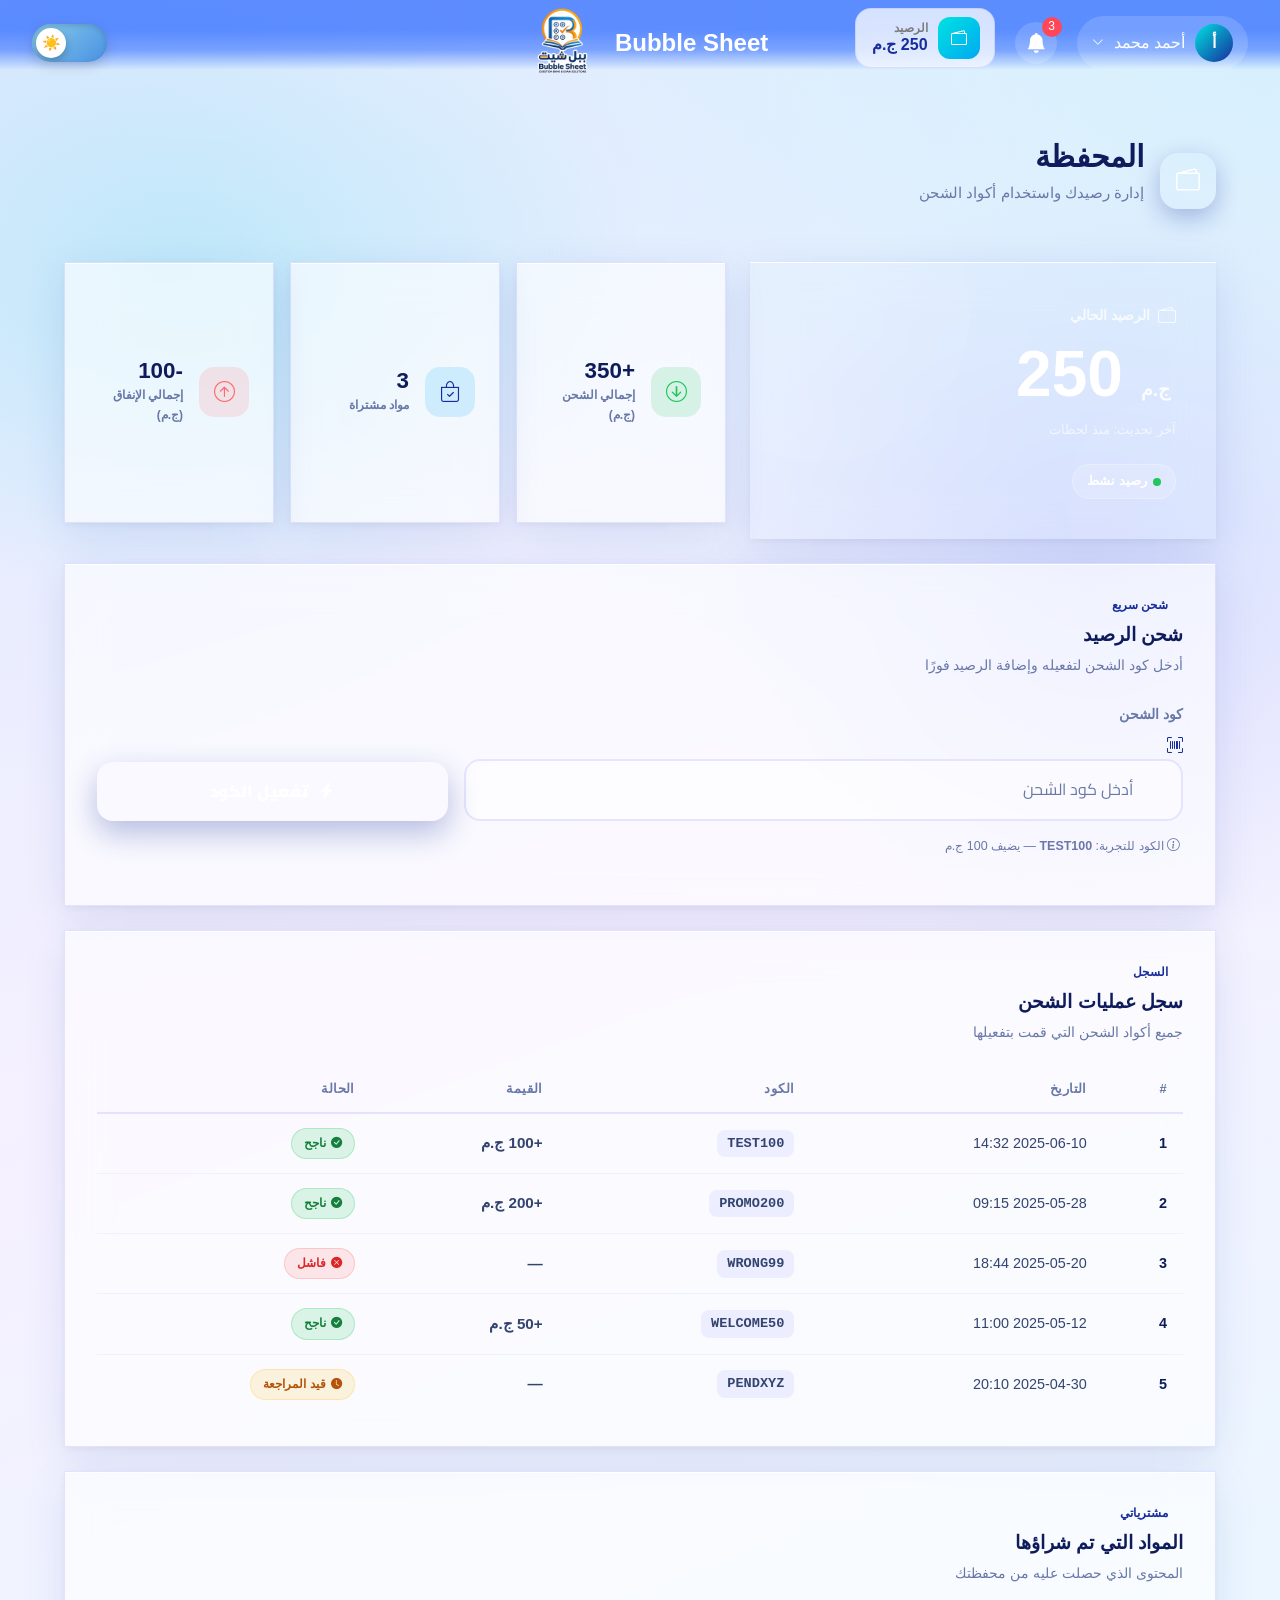
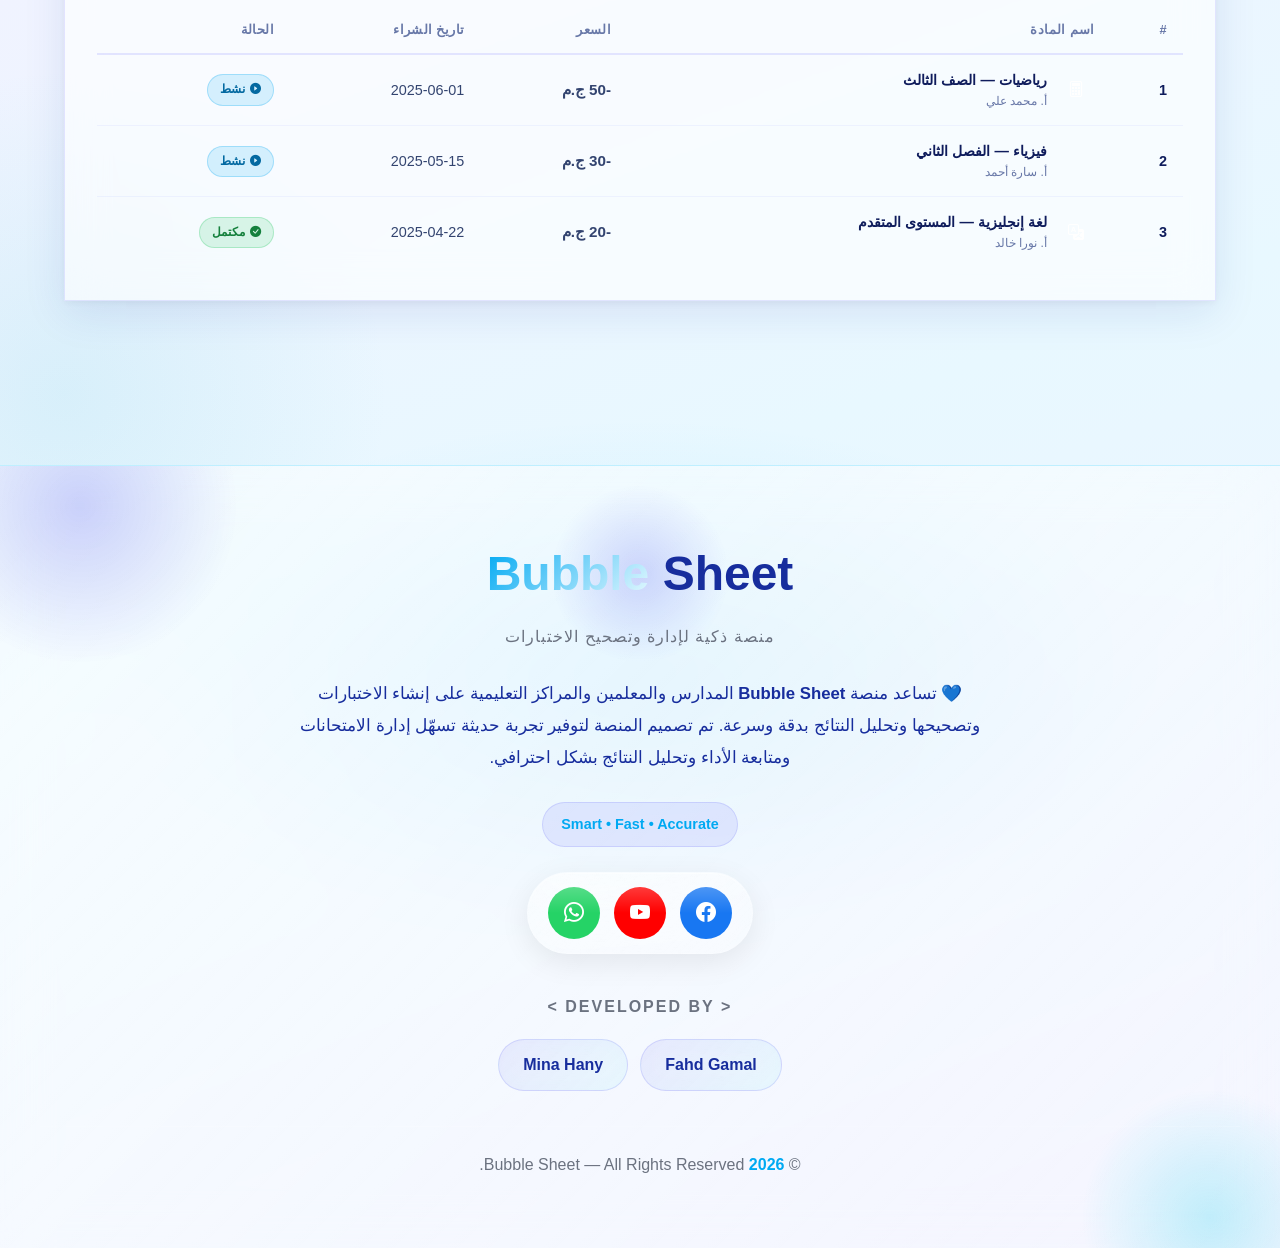
==== wallet.html @ a40112ac "Add files via upload" ====
<!DOCTYPE html>
<html lang="ar" dir="rtl">

<head>
    <meta charset="UTF-8" />
    <meta name="viewport" content="width=device-width, initial-scale=1.0" />
    <title>المحفظة – Bubble Sheet</title>
    <!-- Bootstrap 5 -->
    <link rel="stylesheet" href="https://cdn.jsdelivr.net/npm/bootstrap@5.3.3/dist/css/bootstrap.min.css" />
    <link rel="stylesheet" href="https://cdn.jsdelivr.net/npm/bootstrap-icons@1.11.3/font/bootstrap-icons.min.css" />
    <!-- Google Fonts -->
    <link href="https://fonts.googleapis.com/css2?family=Cairo:wght@400;600;700;900&display=swap" rel="stylesheet" />
    <!-- CSS File -->
    <link rel="stylesheet" href="CSS/wallet.css">
    <link rel="stylesheet" href="CSS/nav.css">
    <link rel="stylesheet" href="CSS/footer.css">
</head>

<body>
<!-- Navbar -->
<nav class="glass-navbar">
    <div class="navbar-container" style="direction: ltr;">
        <!-- Logo -->
        <a href="student_dashboard.html" class="navbar-brand">
            <div class="brand-logo">
                <img src="IMG/logo.png" alt="Logo" class="logo-text-wrapper">
            </div>
            <span class="logo-svg">Bubble Sheet</span>
        </a>
        <!-- Right Side -->
        <!-- Theme-->
        <label class="theme-switch" style="direction: ltr;">
            <input type="checkbox" id="input">
            <span class="toggle-track">
                <span class="toggle-thumb"></span>
            </span>
        </label>
        <div class="nav-right" style="direction: rtl;">
            <!-- Desktop Student Profile -->
            <div class="student-dropdown">
                <button class="student-profile" onclick="toggleMenu()">
                    <div class="student-avatar-small">
                        أ
                    </div>
                    <span>
                        أحمد محمد
                    </span>
                    <i class="bi bi-chevron-down"></i>
                </button>
            </div>
            <!-- Notifications -->
            <div class="notification-wrapper">
                <div class="notification-box" onclick="toggleNotifications(event)">
                    <i class="bi bi-bell-fill"></i>
                    <span>3</span>
                </div>
                <div class="notification-dropdown" id="notificationDropdown">
                    <div class="notification-title">
                        الإشعارات
                    </div>
                    <a href="#" class="notification-item">
                        <i class="bi bi-check-circle-fill"></i>
                        تم تصحيح اختبار الرياضيات
                    </a>
                    <a href="#" class="notification-item">
                        <i class="bi bi-award-fill"></i>
                        حصلت على شارة جديدة
                    </a>
                    <a href="#" class="notification-item">
                        <i class="bi bi-journal-check"></i>
                        تدريب جديد متاح
                    </a>
                </div>
            </div>
            <a href="wallet.html" style="text-decoration: none;">
                <div class="student-wallet desktop-wallet">
                    <i class="bi bi-wallet2"></i>

                    <div class="wallet-info">
                        <span class="wallet-label">الرصيد</span>
                        <span class="wallet-balance">
                            <span id="studentBalance">250</span> ج.م
                        </span>
                    </div>
                </div>
            </a>
        </div>
        <!-- Hamburger -->
        <div class="hamburger" onclick="toggleMenu()">
            <span></span>
            <span></span>
            <span></span>
        </div>
    </div>

</nav>
<!-- Overlay -->
<div class="menu-overlay" id="menuOverlay" onclick="closeMenu()"></div>
<!-- Mobile Menu -->
<div class="mobile-menu" id="mobileMenu">
    <div class="student-menu-head">
        <div class="student-avatar">
            أ
        </div>
        <div>
            <h4>أحمد محمد</h4>
            <p>طالب</p>
        </div>
    </div>
    <div class="mobile-menu-items">
        <a href="student_dashboard.html">
            <i class="bi bi-grid-fill"></i>
            لوحة التحكم
        </a>
        <a href="#profile">
            <i class="bi bi-person-fill"></i>
            بياناتي
        </a>
        <a href="wallet.html" style="text-decoration: none;">
            <div class="mobile-wallet">
                <i class="bi bi-wallet2"></i>
                <div>
                    <div class="wallet-label">رصيدك الحالي</div>
                    <div class="wallet-balance">
                        <span id="studentBalanceMobile">250</span> ج.م
                    </div>
                </div>
            </div>
        </a>
        <div class="menu-title">
            المراحل الدراسية
        </div>
        <a href="#">
            <i class="bi bi-book-fill"></i>
            المرحلة الابتدائية
        </a>
        <a href="#">
            <i class="bi bi-mortarboard-fill"></i>
            المرحلة الإعدادية
        </a>
        <a href="#">
            <i class="bi bi-award-fill"></i>
            المرحلة الثانوية
        </a>
        <!-- <a href="#">
            <i class="bi bi-journal-check"></i>
            التدريبات
        </a>
        <a href="#">
            <i class="bi bi-clipboard-check"></i>
            الاختبارات
        </a>    
        <a href="#">
            <i class="bi bi-bar-chart-fill"></i>
            نتائجي
        </a>
        <a href="#">
            <i class="bi bi-gear-fill"></i>
            الإعدادات
        </a> -->
        <a href="home.html" class="logout">
            <i class="bi bi-box-arrow-right"></i>
            تسجيل الخروج
        </a>
    </div>
</div>
<!-- finish nav -->
    <!-- =====================================================
        PAGE ROOT
    ====================================================== -->
    <div class="page-root">
        <div class="wallet-main">

            <!-- Page Header -->
            <div class="page-header" data-r="up">
                <div class="page-header-inner">
                    <div class="page-icon-wrap">
                        <i class="bi bi-wallet2"></i>
                    </div>
                    <div class="page-title-text">
                        <h1>المحفظة</h1>
                        <p>إدارة رصيدك واستخدام أكواد الشحن</p>
                    </div>
                </div>
            </div>

            <!-- ① Balance + Quick Stats -->
            <div class="row g-4 mb-4">

                <!-- Balance Hero -->
                <div class="col-lg-5" data-r="up" data-d="d1">
                    <div class="gc balance-card h-100">
                        <div class="balance-label">
                            <i class="bi bi-wallet2"></i>
                            الرصيد الحالي
                        </div>
                        <div class="balance-amount">
                            <small>ج.م</small>
                            <span id="mainBalance">250</span>
                        </div>
                        <div class="balance-meta">آخر تحديث: منذ لحظات</div>
                        <div class="balance-badge">
                            <span class="live-dot"></span>
                            رصيد نشط
                        </div>
                    </div>
                </div>

                <!-- Quick Stats -->
                <div class="col-lg-7" data-r="up" data-d="d2">
                    <div class="row g-3 h-100">
                        <div class="col-sm-4 col-12">
                            <div class="gc quick-stat h-100">
                                <div class="quick-stat-icon qs-green">
                                    <i class="bi bi-arrow-down-circle"></i>
                                </div>
                                <div class="quick-stat-info">
                                    <div class="quick-stat-val">+350</div>
                                    <div class="quick-stat-lbl">إجمالي الشحن (ج.م)</div>
                                </div>
                            </div>
                        </div>
                        <div class="col-sm-4 col-12">
                            <div class="gc quick-stat h-100">
                                <div class="quick-stat-icon qs-blue">
                                    <i class="bi bi-bag-check"></i>
                                </div>
                                <div class="quick-stat-info">
                                    <div class="quick-stat-val">3</div>
                                    <div class="quick-stat-lbl">مواد مشتراة</div>
                                </div>
                            </div>
                        </div>
                        <div class="col-sm-4 col-12">
                            <div class="gc quick-stat h-100">
                                <div class="quick-stat-icon qs-red">
                                    <i class="bi bi-arrow-up-circle"></i>
                                </div>
                                <div class="quick-stat-info">
                                    <div class="quick-stat-val">-100</div>
                                    <div class="quick-stat-lbl">إجمالي الإنفاق (ج.م)</div>
                                </div>
                            </div>
                        </div>
                    </div>
                </div>

            </div>

            <!-- ② Charge Card -->
            <div class="row g-4 mb-4">
                <div class="col-12" data-r="up" data-d="d2">
                    <div class="gc charge-card">
                        <div class="sec-hdr">
                            <div class="eyebrow"><span class="dot"></span> شحن سريع</div>
                            <h2>شحن الرصيد</h2>
                            <p>أدخل كود الشحن لتفعيله وإضافة الرصيد فورًا</p>
                        </div>

                        <!-- Alert placeholder -->
                        <div id="chargeAlert" class="mb-3" style="display:none;"></div>

                        <div class="row g-3 align-items-end">
                            <div class="col-md-8">
                                <label class="form-label"
                                    style="font-weight:800; color:var(--text-muted); font-size:.85rem;">كود
                                    الشحن</label>
                                <div class="charge-input-wrap">
                                    <i class="bi bi-upc-scan" style="right:1rem; left:auto;"></i>
                                    <input type="text" class="wallet-input" id="chargeCodeInput"
                                        placeholder="أدخل كود الشحن" maxlength="20" autocomplete="off"
                                        style="padding-right:3rem; padding-left:1rem;" />
                                </div>
                            </div>
                            <div class="col-md-4">
                                <button class="btn-charge" id="chargeBtn" onclick="activateCode()">
                                    <i class="bi bi-lightning-charge-fill"></i>
                                    <span id="chargeBtnText">تفعيل الكود</span>
                                </button>
                            </div>
                        </div>

                        <p style="font-size:.78rem; color:var(--text-muted); margin-top:1rem;">
                            <i class="bi bi-info-circle me-1"></i>
                            الكود للتجربة: <strong>TEST100</strong> — يضيف 100 ج.م
                        </p>
                    </div>
                </div>
            </div>

            <!-- ③ Charge History Table -->
            <div class="row g-4 mb-4">
                <div class="col-12" data-r="up" data-d="d3">
                    <div class="gc table-card">
                        <div class="sec-hdr">
                            <div class="eyebrow"><span class="dot"></span> السجل</div>
                            <h2>سجل عمليات الشحن</h2>
                            <p>جميع أكواد الشحن التي قمت بتفعيلها</p>
                        </div>
                        <div class="table-responsive-gl">
                            <table class="wallet-table" id="chargeTable">
                                <thead>
                                    <tr>
                                        <th>#</th>
                                        <th>التاريخ</th>
                                        <th>الكود</th>
                                        <th>القيمة</th>
                                        <th>الحالة</th>
                                    </tr>
                                </thead>
                                <tbody id="chargeTableBody">
                                    <tr>
                                        <td>1</td>
                                        <td>2025-06-10 14:32</td>
                                        <td><span class="code-cell">TEST100</span></td>
                                        <td class="amount-cell amount-pos">+100 ج.م</td>
                                        <td><span class="badge-status bs-success"><i
                                                    class="bi bi-check-circle-fill"></i> ناجح</span></td>
                                    </tr>
                                    <tr>
                                        <td>2</td>
                                        <td>2025-05-28 09:15</td>
                                        <td><span class="code-cell">PROMO200</span></td>
                                        <td class="amount-cell amount-pos">+200 ج.م</td>
                                        <td><span class="badge-status bs-success"><i
                                                    class="bi bi-check-circle-fill"></i> ناجح</span></td>
                                    </tr>
                                    <tr>
                                        <td>3</td>
                                        <td>2025-05-20 18:44</td>
                                        <td><span class="code-cell">WRONG99</span></td>
                                        <td class="amount-cell">—</td>
                                        <td><span class="badge-status bs-failed"><i class="bi bi-x-circle-fill"></i>
                                                فاشل</span></td>
                                    </tr>
                                    <tr>
                                        <td>4</td>
                                        <td>2025-05-12 11:00</td>
                                        <td><span class="code-cell">WELCOME50</span></td>
                                        <td class="amount-cell amount-pos">+50 ج.م</td>
                                        <td><span class="badge-status bs-success"><i
                                                    class="bi bi-check-circle-fill"></i> ناجح</span></td>
                                    </tr>
                                    <tr>
                                        <td>5</td>
                                        <td>2025-04-30 20:10</td>
                                        <td><span class="code-cell">PENDXYZ</span></td>
                                        <td class="amount-cell">—</td>
                                        <td><span class="badge-status bs-pending"><i class="bi bi-clock-fill"></i> قيد
                                                المراجعة</span></td>
                                    </tr>
                                </tbody>
                            </table>
                        </div>
                    </div>
                </div>
            </div>

            <!-- ④ Purchased Materials Table -->
            <div class="row g-4 mb-4">
                <div class="col-12" data-r="up" data-d="d4">
                    <div class="gc table-card">
                        <div class="sec-hdr">
                            <div class="eyebrow"><span class="dot"></span> مشترياتي</div>
                            <h2>المواد التي تم شراؤها</h2>
                            <p>المحتوى الذي حصلت عليه من محفظتك</p>
                        </div>
                        <div class="table-responsive-gl">
                            <table class="wallet-table">
                                <thead>
                                    <tr>
                                        <th>#</th>
                                        <th>اسم المادة</th>
                                        <th>السعر</th>
                                        <th>تاريخ الشراء</th>
                                        <th>الحالة</th>
                                    </tr>
                                </thead>
                                <tbody>
                                    <tr>
                                        <td>1</td>
                                        <td>
                                            <div style="display:flex; align-items:center; gap:10px;">
                                                <div
                                                    style="width:38px;height:38px;border-radius:12px;background:var(--gm);display:flex;align-items:center;justify-content:center;color:#fff;font-size:1rem;flex-shrink:0;">
                                                    <i class="bi bi-calculator"></i>
                                                </div>
                                                <div>
                                                    <div style="font-weight:800;color:var(--text-dark);">رياضيات — الصف
                                                        الثالث</div>
                                                    <div style="font-size:.75rem;color:var(--text-muted);">أ. محمد علي
                                                    </div>
                                                </div>
                                            </div>
                                        </td>
                                        <td class="amount-cell amount-neg">-50 ج.م</td>
                                        <td>2025-06-01</td>
                                        <td><span class="badge-status bs-active"><i class="bi bi-play-circle-fill"></i>
                                                نشط</span></td>
                                    </tr>
                                    <tr>
                                        <td>2</td>
                                        <td>
                                            <div style="display:flex; align-items:center; gap:10px;">
                                                <div
                                                    style="width:38px;height:38px;border-radius:12px;background:linear-gradient(135deg,var(--c),var(--b));display:flex;align-items:center;justify-content:center;color:#fff;font-size:1rem;flex-shrink:0;">
                                                    <i class="bi bi-atom"></i>
                                                </div>
                                                <div>
                                                    <div style="font-weight:800;color:var(--text-dark);">فيزياء — الفصل
                                                        الثاني</div>
                                                    <div style="font-size:.75rem;color:var(--text-muted);">أ. سارة أحمد
                                                    </div>
                                                </div>
                                            </div>
                                        </td>
                                        <td class="amount-cell amount-neg">-30 ج.م</td>
                                        <td>2025-05-15</td>
                                        <td><span class="badge-status bs-active"><i class="bi bi-play-circle-fill"></i>
                                                نشط</span></td>
                                    </tr>
                                    <tr>
                                        <td>3</td>
                                        <td>
                                            <div style="display:flex; align-items:center; gap:10px;">
                                                <div
                                                    style="width:38px;height:38px;border-radius:12px;background:linear-gradient(135deg,var(--p),var(--t));display:flex;align-items:center;justify-content:center;color:#fff;font-size:1rem;flex-shrink:0;">
                                                    <i class="bi bi-translate"></i>
                                                </div>
                                                <div>
                                                    <div style="font-weight:800;color:var(--text-dark);">لغة إنجليزية —
                                                        المستوى المتقدم</div>
                                                    <div style="font-size:.75rem;color:var(--text-muted);">أ. نورا خالد
                                                    </div>
                                                </div>
                                            </div>
                                        </td>
                                        <td class="amount-cell amount-neg">-20 ج.م</td>
                                        <td>2025-04-22</td>
                                        <td><span class="badge-status bs-success"><i
                                                    class="bi bi-check-circle-fill"></i> مكتمل</span></td>
                                    </tr>
                                </tbody>
                            </table>
                        </div>
                    </div>
                </div>
            </div>

        </div><!-- /wallet-main -->
    </div><!-- /page-root -->

    <footer class="main-footer">
    
        <div class="footer-logo">
            <span>Bubble</span> Sheet
        </div>
    
        <div class="footer-subtitle">
            منصة ذكية لإدارة وتصحيح الاختبارات
        </div>
    
        <div class="footer-description">
            💙 تساعد منصة <strong>Bubble Sheet</strong> المدارس والمعلمين والمراكز التعليمية
            على إنشاء الاختبارات وتصحيحها وتحليل النتائج بدقة وسرعة.
            تم تصميم المنصة لتوفير تجربة حديثة تسهّل إدارة الامتحانات
            ومتابعة الأداء وتحليل النتائج بشكل احترافي.
        </div>
    
        <div class="footer-badge">
            Smart • Fast • Accurate
        </div>
    
        <br>
    
        <div class="social-glass">
    
            <a href="https://www.facebook.com/profile.php?id=61590523994765" class="facebook">
                <i class="bi bi-facebook"></i>
            </a>
            <a href="#" class="youtube">
                <i class="bi bi-youtube"></i>
            </a>
            <a href="http://wa.me/+201033878808" class="whatsapp">
                <i class="bi bi-whatsapp"></i>
            </a>
        </div>
        <div class="footer-dev-title">
            &lt; DEVELOPED BY &gt;
        </div>
        <div class="developers">
            <a href="https://www.facebook.com/share/1HFecNkbx6/">Fahd Gamal</a>
            <a href="https://www.facebook.com/share/1FLw3LeiFA/">Mina Hany</a>
        </div>
        <div class="footer-bottom">
            © <span class="copyright">2026</span>
            Bubble Sheet — All Rights Reserved.
        </div>
    </footer>
    <!-- Bootstrap JS -->
    <script src="https://cdn.jsdelivr.net/npm/bootstrap@5.3.3/dist/js/bootstrap.bundle.min.js"></script>
    <script src="JS/nav.js"></script>
    <script src="JS/wallet.js"></script>

</body>

</html>
---- CSS/wallet.css ----
/* =====================================================
   WALLET PAGE — wallet.css
   Page-specific styles only.
   Navbar & Footer styles are in nav.css / footer.css
   ===================================================== */

/* =====================================================
   GLASS CARDS
   ===================================================== */
.gc {
    background: var(--glass-bg);
    border: 1px solid var(--glass-border);
    backdrop-filter: blur(20px);
    -webkit-backdrop-filter: blur(20px);
    border-radius: var(--radius);
    box-shadow: var(--glass-shadow);
    position: relative;
    overflow: hidden;
    transition: .4s var(--ease);
}

.gc:hover {
    transform: translateY(-6px);
    box-shadow: var(--glass-hover);
}

/* =====================================================
   PAGE WRAPPER
   ===================================================== */
.page-root {
    flex: 1;
    padding-top: 100px;
}

.wallet-main {
    max-width: 1200px;
    margin: 0 auto;
    padding: 2.5rem 1.5rem;
}

/* =====================================================
   PAGE HEADER
   ===================================================== */
.page-header {
    margin-bottom: 2.5rem;
}

.page-header-inner {
    display: flex;
    align-items: center;
    gap: 1rem;
}

.page-icon-wrap {
    width: 56px;
    height: 56px;
    border-radius: 18px;
    background: var(--gm);
    display: flex;
    align-items: center;
    justify-content: center;
    color: white;
    font-size: 1.5rem;
    flex-shrink: 0;
    box-shadow: 0 8px 24px rgba(23, 45, 157, .3);
}

.page-title-text h1 {
    font-size: 1.9rem;
    font-weight: 900;
    color: var(--text-dark);
    line-height: 1.1;
}

body.dark .page-title-text h1 {
    color: #fff;
}

.page-title-text p {
    font-size: .95rem;
    color: var(--text-muted);
    margin-top: 4px;
}

/* =====================================================
   EYEBROW / SECTION HEADER
   ===================================================== */
.eyebrow {
    display: flex;
    align-items: center;
    gap: 8px;
    color: var(--p);
    font-size: .75rem;
    font-weight: 800;
    margin-bottom: 8px;
}

.eyebrow .dot {
    width: 7px;
    height: 7px;
    border-radius: 50%;
    background: var(--c);
}

.sec-hdr {
    margin-bottom: 1.5rem;
}

.sec-hdr h2 {
    margin-top: 8px;
    color: var(--text-dark);
    font-weight: 900;
    font-size: 1.2rem;
}

body.dark .sec-hdr h2 {
    color: #fff;
}

.sec-hdr p {
    margin-top: 5px;
    color: var(--text-muted);
    font-size: .88rem;
}

/* =====================================================
   BALANCE HERO CARD
   ===================================================== */
.balance-card {
    padding: 2.5rem;
    background: var(--gm);
    border: none;
    position: relative;
    overflow: hidden;
}

.balance-card::before {
    content: '';
    position: absolute;
    width: 300px;
    height: 300px;
    border-radius: 50%;
    background: rgba(255, 255, 255, .07);
    top: -100px;
    left: -80px;
}

.balance-card::after {
    content: '';
    position: absolute;
    width: 200px;
    height: 200px;
    border-radius: 50%;
    background: rgba(255, 255, 255, .05);
    bottom: -60px;
    right: -50px;
}

.balance-card:hover {
    transform: translateY(-6px);
}

.balance-label {
    font-size: .85rem;
    font-weight: 700;
    color: rgba(255, 255, 255, .75);
    display: flex;
    align-items: center;
    gap: 8px;
    position: relative;
    z-index: 2;
}

.balance-label i {
    font-size: 1.1rem;
}

.balance-amount {
    font-size: clamp(2.5rem, 6vw, 4rem);
    font-weight: 900;
    color: #fff;
    position: relative;
    z-index: 2;
    line-height: 1.15;
    margin-top: .5rem;
}

.balance-amount small {
    font-size: 1.2rem;
    font-weight: 700;
    opacity: .85;
    margin-right: 6px;
}

.balance-meta {
    font-size: .82rem;
    color: rgba(255, 255, 255, .65);
    margin-top: .5rem;
    position: relative;
    z-index: 2;
}

.balance-badge {
    display: inline-flex;
    align-items: center;
    gap: 6px;
    padding: 6px 14px;
    border-radius: 50px;
    background: rgba(255, 255, 255, .15);
    border: 1px solid rgba(255, 255, 255, .25);
    color: #fff;
    font-size: .8rem;
    font-weight: 700;
    position: relative;
    z-index: 2;
    margin-top: 1.5rem;
}

.balance-badge .live-dot {
    width: 8px;
    height: 8px;
    border-radius: 50%;
    background: #22c55e;
    animation: walletPulse 2s ease infinite;
}

@keyframes walletPulse {

    0%,
    100% {
        opacity: 1;
        transform: scale(1);
    }

    50% {
        opacity: .6;
        transform: scale(1.3);
    }
}

/* =====================================================
   QUICK STATS
   ===================================================== */
.quick-stat {
    padding: 1.4rem 1.5rem;
    display: flex;
    align-items: center;
    gap: 1rem;
}

.quick-stat-icon {
    width: 50px;
    height: 50px;
    border-radius: 15px;
    display: flex;
    align-items: center;
    justify-content: center;
    font-size: 1.3rem;
    flex-shrink: 0;
}

.qs-green {
    background: rgba(34, 197, 94, .15);
    color: #22c55e;
}

.qs-blue {
    background: rgba(0, 169, 242, .15);
    color: var(--b);
}

.qs-red {
    background: rgba(255, 107, 107, .15);
    color: #ff6b6b;
}

.quick-stat-info {
    flex: 1;
}

.quick-stat-val {
    font-size: 1.4rem;
    font-weight: 900;
    color: var(--text-dark);
    line-height: 1;
}

body.dark .quick-stat-val {
    color: #fff;
}

.quick-stat-lbl {
    font-size: .75rem;
    color: var(--text-muted);
    font-weight: 700;
    margin-top: 4px;
}

/* =====================================================
   CHARGE CARD
   ===================================================== */
.charge-card {
    padding: 2rem;
}

.charge-input-wrap {
    position: relative;
}

.charge-input-wrap .input-icon {
    position: absolute;
    right: 1rem;
    top: 50%;
    transform: translateY(-50%);
    color: var(--text-muted);
    font-size: 1.1rem;
    pointer-events: none;
    z-index: 1;
}

.wallet-input {
    width: 100%;
    padding: 1rem 3rem 1rem 1rem;
    border-radius: var(--radius-md);
    border: 2px solid var(--glass-border);
    background: rgba(255, 255, 255, .5);
    color: var(--text-dark);
    font-family: 'Cairo', 'Segoe UI', sans-serif;
    font-size: 1rem;
    font-weight: 600;
    transition: .3s var(--ease);
    outline: none;
    direction: rtl;
}

body.dark .wallet-input {
    background: rgba(13, 24, 61, .5);
    color: #fff;
    border-color: rgba(120, 124, 254, .3);
}

.wallet-input::placeholder {
    color: var(--text-muted);
    font-weight: 400;
}

.wallet-input:focus {
    border-color: var(--p);
    background: rgba(255, 255, 255, .85);
    box-shadow: 0 0 0 4px rgba(120, 124, 254, .15);
}

body.dark .wallet-input:focus {
    background: rgba(13, 24, 61, .85);
    box-shadow: 0 0 0 4px rgba(120, 124, 254, .2);
}

/* Charge Button */
.btn-charge {
    width: 100%;
    padding: 1rem;
    border-radius: var(--radius-md);
    border: none;
    background: var(--gm);
    color: #fff;
    font-family: 'Cairo', 'Segoe UI', sans-serif;
    font-size: 1.05rem;
    font-weight: 900;
    cursor: pointer;
    transition: .35s var(--ease);
    display: flex;
    align-items: center;
    justify-content: center;
    gap: 10px;
    box-shadow: 0 12px 30px rgba(23, 45, 157, .3);
    position: relative;
    overflow: hidden;
}

.btn-charge::after {
    content: '';
    position: absolute;
    top: 0;
    left: -100%;
    width: 60%;
    height: 100%;
    background: linear-gradient(120deg, transparent, rgba(255, 255, 255, .2), transparent);
    transform: skewX(-20deg);
    transition: left .6s ease;
}

.btn-charge:hover {
    transform: translateY(-4px) scale(1.02);
    box-shadow: 0 18px 40px rgba(23, 45, 157, .4);
}

.btn-charge:hover::after {
    left: 130%;
}

.btn-charge:active {
    transform: translateY(0) scale(.99);
}

.btn-charge:disabled {
    opacity: .75;
    cursor: not-allowed;
    transform: none;
}

.btn-charge .spinner-border {
    width: 1.2rem;
    height: 1.2rem;
    border-width: 2px;
}

/* =====================================================
   ALERT MESSAGES
   ===================================================== */
.wallet-alert {
    border-radius: var(--radius-md);
    padding: 1rem 1.25rem;
    display: flex;
    align-items: center;
    gap: 12px;
    font-weight: 700;
    font-size: .92rem;
    backdrop-filter: blur(10px);
    -webkit-backdrop-filter: blur(10px);
    border: 1px solid;
    animation: walletAlertIn .4s var(--ease) both;
}

@keyframes walletAlertIn {
    from {
        opacity: 0;
        transform: translateY(-10px) scale(.97);
    }

    to {
        opacity: 1;
        transform: translateY(0) scale(1);
    }
}

.wallet-alert i {
    font-size: 1.3rem;
    flex-shrink: 0;
}

.alert-success-gl {
    background: rgba(34, 197, 94, .15);
    border-color: rgba(34, 197, 94, .3);
    color: #15803d;
}

body.dark .alert-success-gl {
    color: #86efac;
}

.alert-error-gl {
    background: rgba(255, 107, 107, .15);
    border-color: rgba(255, 107, 107, .3);
    color: #dc2626;
}

body.dark .alert-error-gl {
    color: #fca5a5;
}

/* =====================================================
   TABLES
   ===================================================== */
.table-card {
    padding: 2rem;
    overflow: hidden;
}

.table-responsive-gl {
    overflow-x: auto;
}

.wallet-table {
    width: 100%;
    border-collapse: collapse;
    font-size: .9rem;
}

.wallet-table thead tr {
    border-bottom: 2px solid var(--glass-border);
}

.wallet-table thead th {
    padding: 12px 16px;
    font-weight: 900;
    font-size: .8rem;
    color: var(--text-muted);
    text-align: right;
    white-space: nowrap;
    letter-spacing: .03em;
}

.wallet-table tbody tr {
    border-bottom: 1px solid rgba(120, 124, 254, .08);
    transition: background .25s ease;
}

.wallet-table tbody tr:last-child {
    border-bottom: none;
}

.wallet-table tbody tr:hover {
    background: rgba(120, 124, 254, .06);
}

.wallet-table tbody td {
    padding: 14px 16px;
    color: var(--text-body);
    text-align: right;
    vertical-align: middle;
}

body.dark .wallet-table tbody td {
    color: #cbd5e0;
}

.wallet-table tbody td:first-child {
    font-weight: 700;
    color: var(--text-dark);
}

body.dark .wallet-table tbody td:first-child {
    color: #fff;
}

/* Status Badges */
.badge-status {
    display: inline-flex;
    align-items: center;
    gap: 5px;
    padding: 5px 12px;
    border-radius: 50px;
    font-size: .75rem;
    font-weight: 800;
}

.badge-status i {
    font-size: .7rem;
}

.bs-success {
    background: rgba(34, 197, 94, .15);
    color: #15803d;
    border: 1px solid rgba(34, 197, 94, .25);
}

body.dark .bs-success {
    color: #86efac;
}

.bs-pending {
    background: rgba(251, 191, 36, .15);
    color: #b45309;
    border: 1px solid rgba(251, 191, 36, .25);
}

body.dark .bs-pending {
    color: #fcd34d;
}

.bs-failed {
    background: rgba(255, 107, 107, .15);
    color: #dc2626;
    border: 1px solid rgba(255, 107, 107, .25);
}

body.dark .bs-failed {
    color: #fca5a5;
}

.bs-active {
    background: rgba(0, 169, 242, .15);
    color: #0369a1;
    border: 1px solid rgba(0, 169, 242, .25);
}

body.dark .bs-active {
    color: #7dd3fc;
}

/* Amount Cells */
.amount-cell {
    font-weight: 900;
    font-size: .95rem;
}

.amount-pos {
    color: #22c55e;
}

.amount-neg {
    color: #ff6b6b;
}

/* Code Cell */
.code-cell {
    font-family: 'Courier New', monospace;
    font-weight: 700;
    color: var(--p);
    background: rgba(120, 124, 254, .1);
    padding: 3px 10px;
    border-radius: 8px;
    font-size: .85rem;
    display: inline-block;
}

/* Empty State */
.empty-state {
    text-align: center;
    padding: 3rem 1rem;
    color: var(--text-muted);
}

.empty-state i {
    font-size: 3rem;
    opacity: .35;
    display: block;
    margin-bottom: 1rem;
}

/* =====================================================
   SCROLL REVEAL
   ===================================================== */
[data-r] {
    /* opacity: 0; */
    transition: opacity .7s var(--ease), transform .7s var(--ease);
}

[data-r="up"] {
    transform: translateY(30px);
}

[data-r="left"] {
    transform: translateX(-30px);
}

[data-r="right"] {
    transform: translateX(30px);
}

[data-r].vis {
    opacity: 1;
    transform: none;
}

.d1 {
    transition-delay: .05s;
}

.d2 {
    transition-delay: .12s;
}

.d3 {
    transition-delay: .19s;
}

.d4 {
    transition-delay: .26s;
}

/* =====================================================
   RESPONSIVE — wallet page only
   ===================================================== */
@media (max-width: 768px) {
    .wallet-main {
        padding: 1.5rem 1rem;
    }

    .balance-card {
        padding: 1.75rem;
    }

    .charge-card {
        padding: 1.5rem;
    }

    .table-card {
        padding: 1.25rem;
    }
}
---- CSS/nav.css ----
:root {
    --cyan: #00E2E0;
    --blue: #00A9F2;
    --indigo: #172D9D;
    --purple: #787CFE;
    --teal: #48BED9;

    --grad-main: linear-gradient(135deg, var(--indigo) 0%, var(--purple) 55%, var(--blue) 100%);
    --grad-accent: linear-gradient(120deg, var(--cyan), var(--blue));
    --grad-warm: linear-gradient(135deg, var(--purple), var(--teal));

    /* Light mode glass */
    --body-bg: #f0f6ff;
    --glass-bg: rgba(255, 255, 255, 0.62);
    --glass-bg-h: rgba(255, 255, 255, 0.80);
    --glass-border: rgba(120, 124, 254, 0.18);
    --glass-shadow: 0 12px 40px rgba(23, 45, 157, 0.10), 0 2px 8px rgba(0, 0, 0, 0.05), inset 0 1px 0 rgba(255, 255, 255, 0.85);
    --glass-hover: 0 24px 60px rgba(23, 45, 157, 0.16), 0 4px 16px rgba(0, 0, 0, 0.08), inset 0 1px 0 rgba(255, 255, 255, 0.9);

    --text-dark: #0f1c5c;
    --text-body: #334470;
    --text-muted: #6878a8;

    --radius-lg: 24px;
    --radius-md: 16px;
    --radius-pill: 999px;
    --ease: cubic-bezier(0.22, 1, 0.36, 1);
    /* Light Mode */
    --light-bg: #BFD0F3;
    --light-secondary: #E8FAFF;
    --light-primary: #00A9F2;
    --light-accent: #00E2E0;
    --light-highlight: #787CFE;
    --light-text: #172D9D;
    --light-text-secondary: #48BED9;
    --light-border: #BFEFFF;
    --light-card: #FFFFFF;
    --light-shadow: rgba(0, 169, 242, 0.15);

    /* Dark Mode */
    --dark-bg: #081126;
    --dark-secondary: #10204D;
    --dark-primary: #172D9D;
    --dark-accent: #00A9F2;
    --dark-highlight: #787CFE;
    --dark-text: #FFFFFF;
    --dark-text-secondary: #48BED9;
    --dark-border: #1F3BAF;
    --dark-card: #0D183D;
    --dark-shadow: rgba(0, 0, 0, 0.4);
}

* {
    margin: 0;
    padding: 0;
    box-sizing: border-box;
}


/* تطبيق الوضع الداكن */
body.dark {
    --bg: var(--dark-bg);
    --secondary: var(--dark-secondary);
    --primary: var(--dark-primary);
    --accent: var(--dark-accent);
    --highlight: var(--dark-highlight);
    --text: var(--dark-text);
    --text-secondary: var(--dark-text-secondary);
    --border: var(--dark-border);
    --card: var(--dark-card);
    --shadow: var(--dark-shadow);
}

/* تطبيق الوضع الفاتح */
body {
    --bg:
        radial-gradient(ellipse 700px 500px at 15% 10%, rgba(0, 226, 224, 0.18) 0%, transparent 65%),
        radial-gradient(ellipse 600px 600px at 85% 20%, rgba(120, 124, 254, 0.16) 0%, transparent 65%),
        radial-gradient(ellipse 800px 400px at 50% 80%, rgba(0, 169, 242, 0.12) 0%, transparent 65%),
        radial-gradient(ellipse 500px 500px at 5% 70%, rgba(72, 190, 217, 0.12) 0%, transparent 65%),
        linear-gradient(160deg, #eaf6ff 0%, #f5f0ff 35%, #e8f8ff 70%, #f0f0ff 100%);
    ;
    --secondary: var(--light-secondary);
    --primary: var(--light-primary);
    --accent: var(--light-accent);
    --highlight: var(--light-highlight);
    --text: var(--light-text);
    --text-secondary: var(--light-text-secondary);
    --border: var(--light-border);
    --card: var(--light-card);
    --shadow: var(--light-shadow);
}

body {
    font-family: 'Segoe UI', Tahoma, Geneva, Verdana, sans-serif;
    background-color: var(--bg);
    color: var(--text);
    transition: all 0.3s ease;
    line-height: 1.6;
}

.container {
    max-width: 1200px;
    margin: 0 auto;
    padding: 0 20px;
}

.navbar {
    background-color: var(--card);
    box-shadow: 0 2px 10px var(--shadow);
    position: sticky;
    top: 0;
    z-index: 1000;
    border-bottom: 1px solid var(--border);
}

.nav-container {
    max-width: 1200px;
    margin: 0 auto;
    padding: 0 20px;
    display: flex;
    justify-content: space-between;
    align-items: center;
    height: 70px;
}

.nav-logo {
    display: flex;
    align-items: center;
    gap: 10px;
    font-size: 1.5rem;
    font-weight: bold;
    color: var(--primary);
}

.nav-logo i {
    font-size: 2rem;
    color: var(--accent);
}

.nav-link {
    text-decoration: none;
    color: var(--text-secondary);
    font-weight: 500;
    transition: color 0.3s ease;
    position: relative;
}

.nav-link:hover,
.nav-link.active {
    color: var(--accent);
}


.nav-link.active::after {
    content: '';
    position: absolute;
    bottom: -5px;
    left: 0;
    right: 0;
    height: 2px;
    background-color: var(--accent);
}

.nav-right {
    display: flex;
    align-items: center;
    gap: 20px;
}

.theme-toggle {
    position: relative;
}


.theme-switch {
    position: relative;
    display: inline-block;
    cursor: pointer;
}

.theme-switch input {
    display: none;
}

.toggle-track {
    width: 75px;
    height: 38px;
    border-radius: 50px;
    position: relative;
    display: flex;
    align-items: center;
    padding: 4px;
    overflow: hidden;
    background: linear-gradient(135deg, #87CEEB, #4A90E2);
    transition: .5s ease;
    box-shadow:
        inset 0 2px 5px rgba(0, 0, 0, .15),
        0 4px 12px rgba(0, 0, 0, .15);
}

.toggle-thumb {
    width: 30px;
    height: 30px;
    border-radius: 50%;
    background: #fff;
    display: flex;
    align-items: center;
    justify-content: center;
    transition: .5s ease;
    box-shadow: 0 4px 10px rgba(0, 0, 0, .25);
}

.toggle-thumb::before {
    content: "☀️";
    font-size: 15px;
}

.theme-switch input:checked+.toggle-track {
    background: linear-gradient(135deg, #111827, #000000);
}

.theme-switch input:checked+.toggle-track .toggle-thumb {
    transform: translateX(37px) rotate(360deg);
}

.theme-switch input:checked+.toggle-track .toggle-thumb::before {
    content: "🌙";
}

.toggle-track::before {
    content: "";
    position: absolute;
    opacity: 0;
    transition: .5s;
}

.theme-switch input:checked+.toggle-track::before {
    opacity: 1;
    width: 3px;
    height: 3px;
    background: white;
    border-radius: 50%;
    top: 8px;
    left: 12px;
    box-shadow:
        10px 8px white,
        24px -2px white,
        18px 15px white,
        35px 4px white;
}

.theme-switch input:checked+.toggle-track::after {
    content: "";
    position: absolute;
    width: 18px;
    height: 18px;
    border-radius: 50%;
    background: rgba(255, 255, 255, .08);
    left: 10px;
    top: 6px;
}

/* Navbar Styles */
.glass-navbar {
    background: linear-gradient(0deg, #2563ff00 30%, #2563ff8a, rgba(37, 99, 255, 0.7) 70%);
    backdrop-filter: none;
    -webkit-backdrop-filter: none;
    box-shadow: 0 4px 20px rgba(0, 0, 0, 0.1),
        0 0 0 1px rgba(255, 255, 255, 0.2) inset;
    padding: 1rem 0;
    position: fixed;
    top: 0;
    left: 0;
    right: 0;
    z-index: 9999;
    transition: all 0.3s ease;
    height: 100px;
}

body.dark .glass-navbar {
    background: linear-gradient(0deg, #2563ff00 30%, #16213c78, #16213c 70%);
    backdrop-filter: none;
    -webkit-backdrop-filter: none;
}

.navbar-container {
    max-width: 1400px;
    margin: 0 auto;
    padding: 0 2rem;
    display: flex;
    align-items: center;
    justify-content: space-between;
    position: relative;
}

/* Logo/Brand Center */
.navbar-brand {
    position: absolute;
    left: 50%;
    transform: translateX(-50%);
    display: flex;
    align-items: center;
    gap: 0.2rem;
    text-decoration: none;
    color: #fff;
    font-size: 1.5rem;
    font-weight: 700;
    transition: all 0.3s ease;
}

.navbar-brand:hover {
    color: #fff;
    transform: translateX(-50%) scale(1.05);
}

.brand-logo {
    width: 100px;
    height: 100px;
    border-radius: 12px;
    display: flex;
    align-items: center;
    justify-content: center;
    font-size: 3.3rem;
}

/* Desktop Buttons */
.navbar-buttons {
    display: flex;
    align-items: center;
    gap: 1rem;
    margin-left: auto;
}

.glass-btn {
    padding: 0.6rem 1.5rem;
    background: rgba(255, 255, 255, 0.2);
    backdrop-filter: blur(10px);
    border: 1px solid rgba(255, 255, 255, 0.3);
    border-radius: 12px;
    color: #fff;
    text-decoration: none;
    font-size: 0.95rem;
    font-weight: 500;
    transition: all 0.3s ease;
    display: inline-block;
}

.glass-btn:hover {
    background: rgba(255, 255, 255, 0.3);
    border-color: rgba(255, 255, 255, 0.5);
    color: #fff;
    transform: translateY(-2px);
    box-shadow: 0 4px 15px rgba(255, 255, 255, 0.2);
}

body.dark .glass-btn {
    background: rgba(255, 255, 255, 0.1);
    border-color: rgba(255, 255, 255, 0.2);
}

body.dark .glass-btn:hover {
    background: rgba(255, 255, 255, 0.2);
}

.btn-register {
    background: linear-gradient(135deg, #667eea 0%, #2563ff 100%);
    border: none;
}

/* Dark Mode Toggle */
.theme-toggle {
    position: relative;
    width: 60px;
    height: 30px;
    background: rgba(255, 255, 255, 0.2);
    backdrop-filter: blur(10px);
    border: 1px solid rgba(255, 255, 255, 0.3);
    border-radius: 20px;
    cursor: pointer;
    transition: all 0.3s ease;
    display: flex;
    align-items: center;
    padding: 0 4px;
    margin-right: 1rem;
    overflow: hidden;
}

.theme-toggle::before {
    content: '';
    position: absolute;
    top: 0;
    left: 0;
    width: 100%;
    height: 100%;
    background: radial-gradient(circle at center, rgba(255, 255, 255, 0.3) 0%, transparent 70%);
    opacity: 0;
    transition: opacity 0.3s ease;
    pointer-events: none;
}

.theme-toggle:hover::before {
    animation: ripple 0.6s ease-out;
}

@keyframes ripple {
    0% {
        opacity: 1;
        transform: scale(0);
    }

    100% {
        opacity: 0;
        transform: scale(2);
    }
}

body.dark .theme-toggle {
    background: rgba(0, 0, 0, 0.3);
}

.toggle-slider {
    width: 22px;
    height: 22px;
    background: #fff;
    border-radius: 50%;
    transition: transform 0.3s ease;
    display: flex;
    align-items: center;
    justify-content: center;
    font-size: 0.7rem;
    box-shadow: 0 2px 8px rgba(0, 0, 0, 0.2);
}

body.dark .toggle-slider {
    transform: translateX(30px);
    background: linear-gradient(135deg, #667eea 0%, #764ba2 100%);
}

/* Hamburger Menu */
.hamburger {
    display: none;
    flex-direction: column;
    gap: 5px;
    cursor: pointer;
    padding: 0.5rem;
    background: rgba(255, 255, 255, 0.2);
    backdrop-filter: blur(10px);
    border: 1px solid rgba(255, 255, 255, 0.3);
    border-radius: 10px;
    transition: all 0.3s ease;
    z-index: 10001;
    position: relative;
}

.hamburger:hover {
    background: rgba(255, 255, 255, 0.3);
}

body.dark .hamburger {
    background: rgba(255, 255, 255, 0.1);
}

body.dark .hamburger:hover {
    background: rgba(255, 255, 255, 0.2);
}

.hamburger span {
    width: 25px;
    height: 3px;
    background: #fff;
    border-radius: 2px;
    transition: all 0.3s ease;
}

.hamburger.active span:nth-child(1) {
    transform: rotate(45deg) translate(7px, 7px);
}

.hamburger.active span:nth-child(2) {
    opacity: 0;
}

.hamburger.active span:nth-child(3) {
    transform: rotate(-45deg) translate(7px, -7px);
}

/* Mobile Menu Overlay */
.menu-overlay {
    position: fixed;
    top: 0;
    left: 0;
    width: 100%;
    height: 100vh;
    background: rgba(0, 0, 0, 0.5);
    opacity: 0;
    visibility: hidden;
    transition: all 0.3s ease;
    z-index: 9997;
}

.menu-overlay.show {
    opacity: 1;
    visibility: visible;
}

/* Mobile Menu */
.mobile-menu {
    position: fixed;
    top: 0;
    right: -100%;
    width: 280px;
    height: 100vh;
    background: rgba(255, 255, 255, 0.15);
    backdrop-filter: blur(20px);
    -webkit-backdrop-filter: blur(20px);
    box-shadow: 0 8px 32px rgba(0, 0, 0, 0.1),
        0 0 0 1px rgba(255, 255, 255, 0.2) inset;
    padding: 5rem 1.5rem 2rem;
    transition: right 0.4s cubic-bezier(0.68, -0.55, 0.265, 1.55);
    z-index: 9998;
    overflow-y: auto;
}

body.dark .mobile-menu {
    background: rgba(0, 0, 0, 0.3);
    box-shadow: 0 8px 32px rgba(0, 0, 0, 0.3),
        0 0 0 1px rgba(255, 255, 255, 0.1) inset;
}

.mobile-menu.show {
    right: 0;
}

.mobile-menu-items {
    display: flex;
    flex-direction: column;
    gap: 1rem;
}

.mobile-menu-items .glass-btn {
    width: 100%;
    text-align: center;
}

/* Content Demo */
.content-demo {
    max-width: 1200px;
    margin: 4rem auto;
    padding: 0 2rem;
}

.demo-card {
    background: rgba(255, 255, 255, 0.15);
    backdrop-filter: blur(20px);
    -webkit-backdrop-filter: blur(20px);
    border-radius: 20px;
    padding: 3rem;
    box-shadow: 0 8px 32px rgba(0, 0, 0, 0.1),
        0 0 0 1px rgba(255, 255, 255, 0.2) inset;
    color: #fff;
    margin-bottom: 2rem;
    transition: all 0.3s ease;
}

body.dark .demo-card {
    background: rgba(0, 0, 0, 0.3);
}

.demo-card h2 {
    font-size: 2.5rem;
    margin-bottom: 1rem;
    text-shadow: 2px 2px 4px rgba(0, 0, 0, 0.2);
}

.demo-card p {
    font-size: 1.1rem;
    line-height: 1.8;
    color: rgba(255, 255, 255, 0.9);
}

/* Responsive */
@media (max-width: 992px) {
    .navbar-buttons {
        display: none !important;
    }

    .hamburger {
        display: flex !important;
    }

    .navbar-brand {
        position: static;
        transform: none;
    }

    .navbar-brand:hover {
        transform: scale(1.05);
    }

    .theme-toggle {
        margin-right: 20x;
        margin-left: auto;
    }
}

@media (max-width: 576px) {
    .navbar-container {
        padding: 0 1rem;
    }

    .navbar-brand {
        font-size: 1.1rem;
    }

    .brand-logo {
        width: 75px;
        height: 75px;
        font-size: 2.1rem;
    }

    .mobile-menu {
        width: 100%;
    }

    .demo-card {
        padding: 2rem 1.5rem;
    }

    .demo-card h2 {
        font-size: 2rem;
    }
}

.glass-navbar {
    /* إزالة أي إحساس بالفصل */
    box-shadow: none;
    border: none;

    transition: all 0.3s ease;
}

/* Navbar For Dashbard */
.nav-links-responsive {
    display: flex;
    gap: 10px;
    transition: all 0.3s ease;
    margin-right: -42px;
}

/* من 1200 لحد 992 تصغير */
@media (max-width: 1200px) {
    .nav-links-responsive {
        gap: 2px;
        transform: scale(0.9);
    }
}

/* عند 992 تختفي */
@media (max-width: 992px) {
    .nav-links-responsive {
        display: none;
    }
}

/* Drob List */
/* شكل اللينكات */
.nav-links-responsive a {
    text-decoration: none;
    color: #f5f5f5;
    font-size: 16px;
    font-weight: 500;
    padding: 6px 10px;
    border-radius: 10px;
    transition:
        color 0.3s ease,
        background 0.3s ease,
        transform 0.25s ease;
}

/* Hover – يبان إن ده لينك */
.nav-links-responsive a:hover {
    color: #ffffff;
    background: rgba(255, 255, 255, 0.15);
    transform: scale(1.08);
}

/* Active – لحظة الضغط */
.nav-links-responsive a:active {
    transform: scale(0.95);
    background: rgba(255, 255, 255, 0.25);
}

.dropdown {
    position: relative;
}

/* button */
.dropdown-btn {
    display: flex;
    align-items: center;
    gap: 8px;
    text-decoration: none;
    color: inherit;
    cursor: pointer;
}

/* menu hidden */
.dropdown-menu {
    position: absolute;
    top: 120%;
    right: 0;
    /* RTL */
    background: white;
    min-width: 300px;
    border-radius: 10px;
    box-shadow: 0 10px 25px rgba(0, 0, 0, 0.15);
    padding: 8px 0;
    opacity: 0;
    visibility: hidden;
    transform: translateY(-10px);
    transition: all 0.3s ease;
    z-index: 999;
    max-height: 250px;
    overflow-x: scroll;
}

/* hover show */
.dropdown:hover .dropdown-menu {
    opacity: 1;
    visibility: visible;
    transform: translateY(0);
}

/* items */
.dropdown-menu a {
    display: flex;
    align-items: center;
    gap: 10px;
    padding: 10px 16px;
    text-decoration: none;
    color: #333;
}

.dropdown-menu a:hover {
    background: rgba(255, 255, 255, 0.4);
    color: black;
}


.logo-text-wrapper {
    width: 150%;
    height: 150%;
    border-radius: 50%;
    display: block;
    object-fit: contain;
    flex-shrink: 0;
}

/*nav after login */
/* =========================
STUDENT NAV MENU
========================= */


.notification-box {

    width: 42px;
    height: 42px;

    border-radius: 50%;

    display: flex;
    align-items: center;
    justify-content: center;

    background: rgba(255, 255, 255, .15);

    color: white;

    position: relative;

    cursor: pointer;

}


.notification-box i {

    font-size: 20px;

}
.notification-box span {

    position: absolute;

    top: -5px;
    right: -5px;

    background: #ff4757;

    color: white;

    width: 20px;
    height: 20px;

    border-radius: 50%;

    font-size: 12px;

    display: flex;
    align-items: center;
    justify-content: center;

}
.notification-wrapper {
    position: relative;
}


.notification-dropdown {

    position: absolute;

    top: 55px;
    left: 0;

    width: 320px;

    border-radius: 24px;

    overflow: hidden;

    z-index: 9999;

    opacity: 0;
    visibility: hidden;

    transform: translateY(-12px) scale(.97);

    transition: .25s ease;

    /* Glass */
    backdrop-filter: blur(25px);
    -webkit-backdrop-filter: blur(25px);

    background: rgba(255, 255, 255, .12);

    border: 1px solid rgba(255, 255, 255, .15);

    box-shadow:
        0 20px 45px rgba(0, 0, 0, .15);
}


.notification-dropdown.show {
    opacity: 1;
    visibility: visible;
    transform: translateY(0) scale(1);
    position: absolute;
    top: 55px;
    left: auto;
    right: 0;
    width: min(320px, calc(100vw - 20px));
    max-width: calc(100vw - 20px);
    z-index: 9999;
}
@media (max-width: 768px) {
    .notification-dropdown.show {
        position: fixed;
        top: 80px;
        right: 10px;
        left: 10px;
        width: auto;
        max-width: none;
    }

}
/* Dark Mode */

body.dark .notification-dropdown {

    background: rgba(16, 20, 35, .65);

    border: 1px solid rgba(255, 255, 255, .08);

    box-shadow:
        0 20px 50px rgba(0, 0, 0, .45);
}



.notification-title {

    padding: 16px 18px;
    font-weight: 700;
    border-bottom: 1px solid rgba(255, 255, 255, .08);
}
.notification-item {
    display: flex;
    align-items: center;
    gap: 12px;
    padding: 14px 18px;
    text-decoration: none;
    color: inherit;
    transition: .25s;
}
.notification-item:hover {
    background: rgba(255, 255, 255, .08);
}
.notification-item i {

    font-size: 18px;

    color: var(--teal);
}
.student-menu-head {

    display: flex;

    align-items: center;

    gap: 15px;

    padding: 20px;

    border-bottom: 1px solid rgba(255, 255, 255, .15);

}
.student-avatar {
    width: 55px;
    height: 55px;
    border-radius: 50%;
    background: linear-gradient(135deg, #00e2e0, #172d9d);
    display: flex;
    align-items: center;
    justify-content: center;
    color: white;
    font-size: 25px;
    font-weight: bold;
}
.student-menu-head h4 {
    margin: 0;
    color: white;
}
.student-menu-head p {
    margin: 3px 0;
    color: #ddd;
}
.mobile-menu-items a {
    display: flex;
    align-items: center;
    gap: 12px;
    padding: 14px 20px;
    color: white;
    text-decoration: none;
    transition: .3s;
}
.mobile-menu-items a:hover {
    background: rgba(255, 255, 255, .1);
    padding-right: 28px;
}
.mobile-menu-items i {
    font-size: 20px;
}
.menu-title {
    padding: 15px 20px 5px;
    color: #00e2e0;
    font-size: 14px;
}

.logout {
    color: #ff6b6b !important;
    margin-top: 15px;
}
@media(max-width:768px) {
    .navbar-buttons {
        display: none;
    }
    .mobile-menu {
        width: 320px;
    }
}
/* Desktop Student Profile */
.student-profile {
    display: flex;
    align-items: center;
    gap: 10px;
    border: none;
    background: rgba(255, 255, 255, .15);
    padding: 8px 15px;
    border-radius: 30px;
    color: white;
    cursor: pointer;
}
.student-avatar-small {
    width: 38px;
    height: 38px;
    border-radius: 50%;
    background: linear-gradient(135deg, #00e2e0, #172d9d);
    display: flex;
    align-items: center;
    justify-content: center;
    font-weight: bold;
}
.student-profile i {
    font-size: 12px;
}
@media(max-width:768px) {
    .student-dropdown {
        display: none;
    }
    .hamburger {
        display: flex;
    }
}
/*=============================
    Student Wallet
=============================*/

.student-wallet {
    display: flex;
    align-items: center;
    gap: 12px;
    padding: 8px 14px;
    min-width: 140px;
    background: rgba(255, 255, 255, .75);
    border: 1px solid rgba(120, 124, 254, .18);
    border-radius: 16px;
    backdrop-filter: blur(16px);
    -webkit-backdrop-filter: blur(16px);
    transition: .3s ease;
    margin-top: -10px;
}

.student-wallet:hover {
    transform: translateY(-2px);
    box-shadow: 0 12px 25px rgba(23, 45, 157, .12);
}

.student-wallet i {
    width: 42px;
    height: 42px;

    display: flex;
    align-items: center;
    justify-content: center;

    border-radius: 12px;

    color: #fff;
    font-size: 1.0rem;

    background: linear-gradient(135deg, #00E2E0, #00A9F2);
    flex-shrink: 0;
}

.wallet-info {
    display: flex;
    flex-direction: column;
    line-height: 1.2;
}

.wallet-label {
    font-size: .72rem;
    color: #7b7b7b;
    font-weight: 700;
}

.wallet-balance {
    font-size: 1rem;
    font-weight: 900;
    color: #172D9D;
}

.wallet-balance small {
    color: #00A9F2;
    font-size: .72rem;
}

/*=============================
    Tablet
=============================*/

@media (max-width:992px) {

    .student-wallet {
        min-width: auto;
        padding: 8px 12px;
        gap: 10px;
    }

    .student-wallet i {
        width: 38px;
        height: 38px;
        font-size: 1rem;
    }

    .wallet-balance {
        font-size: .95rem;
    }

}

/*=============================
    Mobile
=============================*/

@media (max-width:768px) {

    .student-wallet {

        padding: 7px 10px;
        border-radius: 14px;
        gap: 8px;
    }

    .student-wallet i {
        width: 34px;
        height: 34px;
        border-radius: 10px;
        font-size: .95rem;
    }

    .wallet-label {
        font-size: .65rem;
    }

    .wallet-balance {
        font-size: .88rem;
    }

}

/*=============================
    Small Mobile
=============================*/

@media (max-width:480px) {

    .student-wallet {
        min-width: auto;
        padding: 6px 8px;
        gap: 6px;
    }

    .wallet-info {
        display: none;
    }

    .student-wallet i {
        width: 36px;
        height: 36px;
        margin: 0;
    }

}
/* Desktop */
.desktop-wallet {
    display: flex;
    align-items: center;
    gap: 10px;
}

/* Mobile Wallet */
.mobile-wallet {

    display: none;

    align-items: center;
    gap: 14px;

    margin: 20px;
    padding: 16px;

    border-radius: 18px;

    background: rgba(255, 255, 255, .08);
    border: 1px solid rgba(255, 255, 255, .12);

    backdrop-filter: blur(12px);
}

.mobile-wallet i {

    width: 50px;
    height: 50px;

    display: flex;
    align-items: center;
    justify-content: center;

    border-radius: 14px;

    background: linear-gradient(135deg, #00E2E0, #00A9F2);
    color: #fff;
    font-size: 22px;
}

@media(max-width:768px) {

    .desktop-wallet {
        display: none;
    }

    .mobile-wallet {
        display: flex;
    }

}
---- CSS/footer.css ----
:root {
    --bg: #f5f7ff;
    --card-bg: rgba(255, 255, 255, .55);
    --border: rgba(255, 255, 255, .35);

    --text: #111827;
    --muted: #6b7280;

    --primary: #6366f1;
    --secondary: #06b6d4;

    --shadow:
        0 8px 30px rgba(99, 102, 241, .12);

    --glass-blur: 18px;
}

body.dark {
    --bg: #0b1220;
    --card-bg: rgba(20, 28, 45, .55);
    --border: rgba(255, 255, 255, .08);

    --text: #ffffff;
    --muted: #b7bfd0;

    --primary: #818cf8;
    --secondary: #22d3ee;

    --shadow:
        0 8px 40px rgba(0, 0, 0, .45);
}

* {
    margin: 0;
    padding: 0;
    box-sizing: border-box;
}

html,
body {
    min-height: 100vh;
    align-items: flex-end;
    justify-content: flex-end;
    background:
        radial-gradient(circle at top left, #818cf820, transparent 35%),
        radial-gradient(circle at top right, #22d3ee20, transparent 30%),
        var(--bg);

    font-family: 'Outfit', sans-serif;
    padding: 0;
}

.main-footer {

    width: 100%;
    max-width: none;

    position: relative;
    overflow: hidden;

    margin-top: 100px;

    /* border-radius: 40px 40px 0 0; */

    border-left: none;
    border-right: none;
    border-bottom: none;

    background:
        linear-gradient(135deg,
            rgba(255, 255, 255, .60),
            rgba(255, 255, 255, .35));

    backdrop-filter: blur(24px);
    -webkit-backdrop-filter: blur(24px);

    border-top: 1px solid var(--border);

    box-shadow: var(--shadow);

    padding: 70px 40px;

    text-align: center;
}

body.dark .main-footer {

    background:
        linear-gradient(135deg,
            rgba(17, 24, 39, .80),
            rgba(17, 24, 39, .45));

}

.main-footer::before {
    content: "";
    position: absolute;

    width: 320px;
    height: 320px;

    background:
        radial-gradient(circle,
            rgba(99, 102, 241, .28),
            transparent 70%);

    top: -120px;
    left: -80px;
}

.main-footer::after {
    content: "";
    position: absolute;

    width: 260px;
    height: 260px;

    background:
        radial-gradient(circle,
            rgba(34, 211, 238, .25),
            transparent 70%);

    right: -60px;
    bottom: -100px;
}

.footer-logo {
    position: relative;
    z-index: 2;

    font-size: 3rem;
    font-weight: 800;

    color: var(--text);
}

.footer-logo::after {

    content: "";

    position: absolute;

    width: 180px;
    height: 180px;

    left: 50%;
    top: 50%;

    transform: translate(-50%, -50%);

    background:
        radial-gradient(circle,
            rgba(99, 102, 241, .25),
            transparent 70%);

    z-index: -1;
}

.footer-logo span {
    background:
        linear-gradient(135deg,
            var(--primary),
            var(--secondary));

    -webkit-background-clip: text;
    -webkit-text-fill-color: transparent;
}

.footer-subtitle {
    position: relative;
    z-index: 2;

    margin-top: 12px;

    color: var(--muted);

    font-size: 1rem;
    letter-spacing: 1px;
}

.footer-description {
    position: relative;
    z-index: 2;

    max-width: 700px;

    margin: 28px auto;

    color: var(--text);

    font-size: 1.05rem;
    line-height: 1.9;
}

.footer-badge {

    display: inline-block;

    padding: 10px 18px;

    margin-bottom: 25px;

    border-radius: 999px;

    background:
        rgba(99, 102, 241, .12);

    border:
        1px solid rgba(99, 102, 241, .18);

    color: var(--primary);

    font-size: .9rem;
    font-weight: 600;
}

.social-glass {

    position: relative;
    overflow: hidden;

    z-index: 2;

    display: inline-flex;

    gap: 14px;

    padding: 14px 20px;

    border-radius: 999px;

    background:
        linear-gradient(135deg,
            rgba(255, 255, 255, .22),
            rgba(255, 255, 255, .08));

    box-shadow:
        inset 0 1px 0 rgba(255, 255, 255, .4),
        0 8px 30px rgba(0, 0, 0, .08);

    backdrop-filter: blur(28px);

    border: 1px solid rgba(255, 255, 255, .18);

    margin-bottom: 30px;
}

.social-glass::before {

    content: "";

    position: absolute;

    top: 0;
    left: 0;

    width: 100%;
    height: 50%;

    background:
        linear-gradient(180deg,
            rgba(255, 255, 255, .35),
            rgba(255, 255, 255, 0));

    pointer-events: none;
}

.social-glass a {
    width: 52px;
    height: 52px;

    border-radius: 50%;

    display: flex;
    align-items: center;
    justify-content: center;

    text-decoration: none;

    color: white;
    font-size: 1.25rem;

    transition: .35s ease;
}

.social-glass a:hover {
    transform: translateY(-6px) scale(1.08);
}

.facebook {
    background: #1877f2;
}

.youtube {
    background: #ff0000;
}

.whatsapp {
    background: #25d366;
}

.footer-dev-title {
    position: relative;
    z-index: 2;

    margin-top: 10px;
    margin-bottom: 20px;

    color: var(--muted);

    font-weight: 600;
    letter-spacing: 2px;
}

.developers {

    position: relative;
    z-index: 2;

    display: flex;
    justify-content: center;
    gap: 12px;
    flex-wrap: wrap;
}

.developers a {

    text-decoration: none;

    color: var(--text);

    padding: 12px 24px;

    border-radius: 999px;

    background:
        linear-gradient(135deg,
            rgba(99, 102, 241, .12),
            rgba(34, 211, 238, .08));

    border: 1px solid rgba(99, 102, 241, .18);

    backdrop-filter: blur(12px);

    transition: .35s ease;

    font-weight: 600;
}

.developers a:hover {

    transform: translateY(-4px);

    border-color: var(--primary);

    box-shadow:
        0 8px 25px rgba(99, 102, 241, .25);
}

.footer-bottom {

    position: relative;
    z-index: 2;

    margin-top: 35px;

    padding-top: 25px;

    border-top: 1px solid rgba(255, 255, 255, .12);

    color: var(--muted);
}

.copyright {
    color: var(--primary);
    font-weight: 700;
}

@media(max-width:768px) {

    .main-footer {
        padding: 50px 20px;
    }

    .footer-logo {
        font-size: 2.2rem;
    }

    .footer-description {
        font-size: .95rem;
    }

    .developers {
        flex-direction: column;
        align-items: center;
    }

    .developers a {
        width: 220px;
    }

    .social-glass {
        gap: 10px;
    }

    .social-glass a {
        width: 45px;
        height: 45px;
    }
}

.main-footer,
.footer-logo,
.footer-subtitle,
.footer-description,
.footer-bottom,
.developers a {
    transition:
        background .4s ease,
        color .4s ease,
        border-color .4s ease,
        box-shadow .4s ease;
}
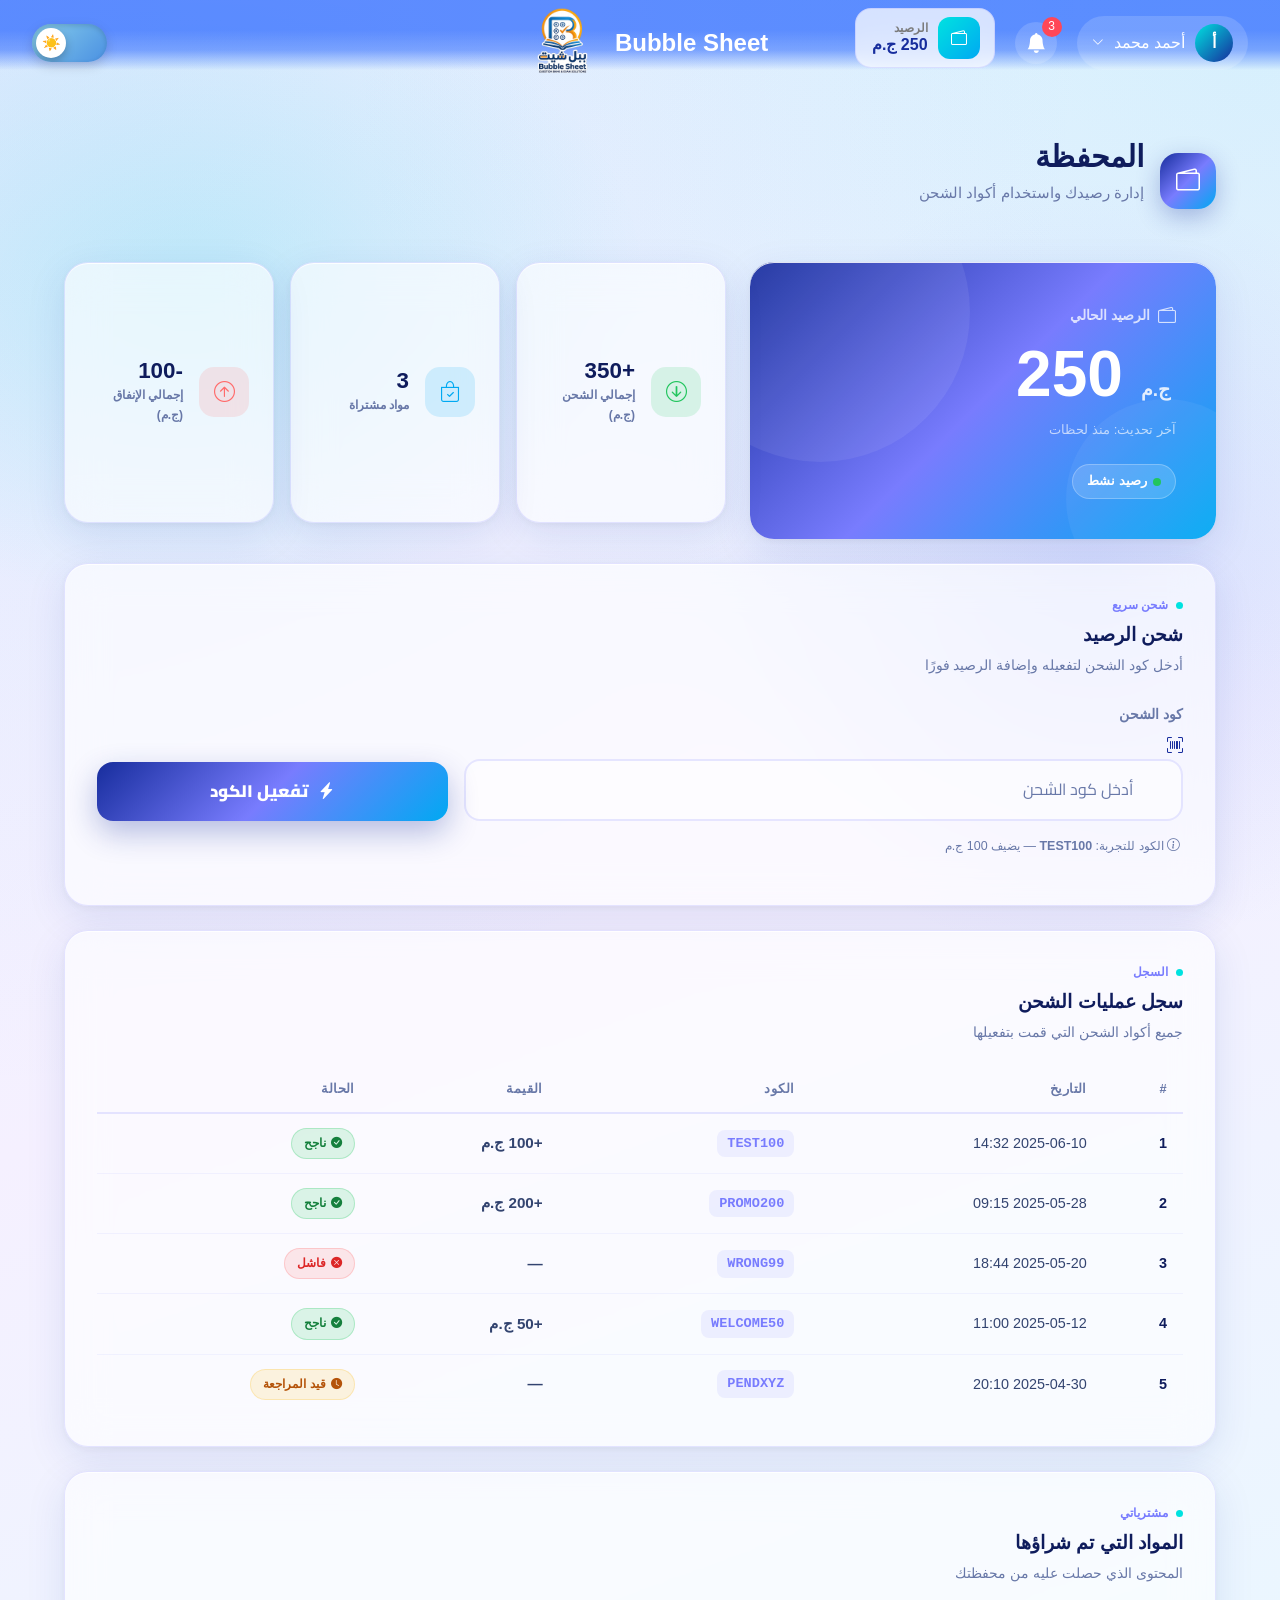
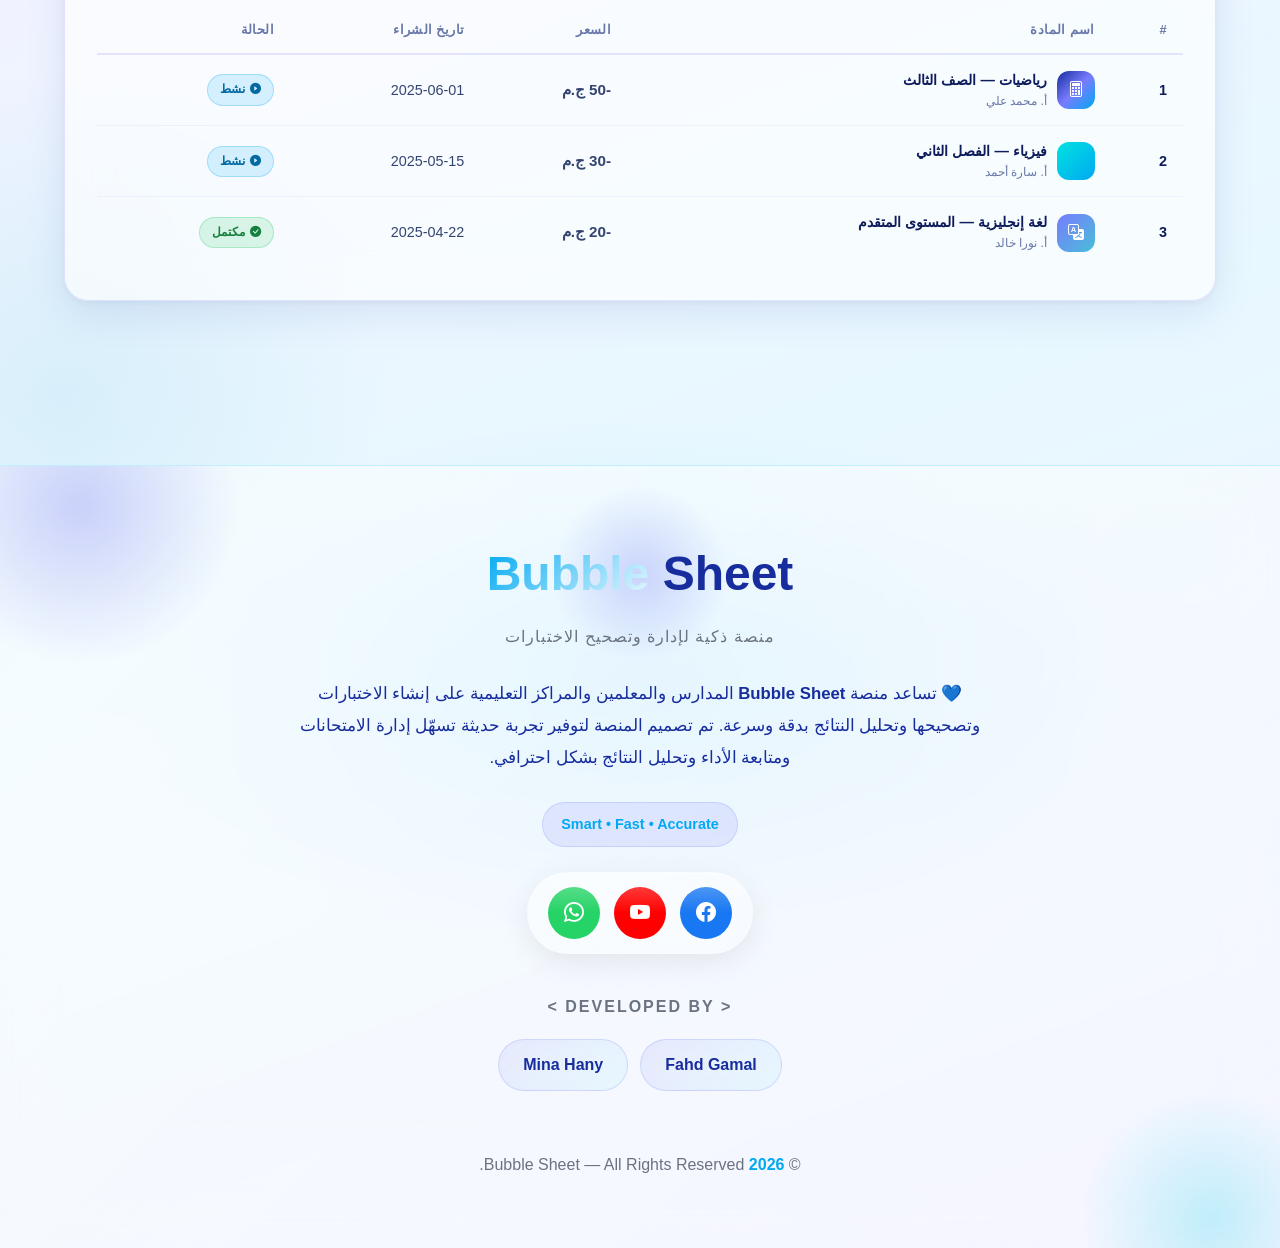
==== commit 86149094: "Update wallet.html" ====
--- a/wallet.html
+++ b/wallet.html
@@ -17,132 +17,132 @@
 </head>
 
 <body>
-<!-- Navbar -->
-<nav class="glass-navbar">
-    <div class="navbar-container" style="direction: ltr;">
-        <!-- Logo -->
-        <a href="student_dashboard.html" class="navbar-brand">
-            <div class="brand-logo">
-                <img src="IMG/logo.png" alt="Logo" class="logo-text-wrapper">
-            </div>
-            <span class="logo-svg">Bubble Sheet</span>
-        </a>
-        <!-- Right Side -->
-        <!-- Theme-->
-        <label class="theme-switch" style="direction: ltr;">
-            <input type="checkbox" id="input">
-            <span class="toggle-track">
-                <span class="toggle-thumb"></span>
-            </span>
-        </label>
-        <div class="nav-right" style="direction: rtl;">
-            <!-- Desktop Student Profile -->
-            <div class="student-dropdown">
-                <button class="student-profile" onclick="toggleMenu()">
-                    <div class="student-avatar-small">
-                        أ
-                    </div>
-                    <span>
-                        أحمد محمد
-                    </span>
-                    <i class="bi bi-chevron-down"></i>
-                </button>
-            </div>
-            <!-- Notifications -->
-            <div class="notification-wrapper">
-                <div class="notification-box" onclick="toggleNotifications(event)">
-                    <i class="bi bi-bell-fill"></i>
-                    <span>3</span>
-                </div>
-                <div class="notification-dropdown" id="notificationDropdown">
-                    <div class="notification-title">
-                        الإشعارات
-                    </div>
-                    <a href="#" class="notification-item">
-                        <i class="bi bi-check-circle-fill"></i>
-                        تم تصحيح اختبار الرياضيات
-                    </a>
-                    <a href="#" class="notification-item">
-                        <i class="bi bi-award-fill"></i>
-                        حصلت على شارة جديدة
-                    </a>
-                    <a href="#" class="notification-item">
-                        <i class="bi bi-journal-check"></i>
-                        تدريب جديد متاح
-                    </a>
-                </div>
-            </div>
+    <!-- Navbar -->
+    <nav class="glass-navbar">
+        <div class="navbar-container" style="direction: ltr;">
+            <!-- Logo -->
+            <a href="student_dashbord.html" class="navbar-brand">
+                <div class="brand-logo">
+                    <img src="IMG/logo.png" alt="Logo" class="logo-text-wrapper">
+                </div>
+                <span class="logo-svg">Bubble Sheet</span>
+            </a>
+            <!-- Right Side -->
+            <!-- Theme-->
+            <label class="theme-switch" style="direction: ltr;">
+                <input type="checkbox" id="input">
+                <span class="toggle-track">
+                    <span class="toggle-thumb"></span>
+                </span>
+            </label>
+            <div class="nav-right" style="direction: rtl;">
+                <!-- Desktop Student Profile -->
+                <div class="student-dropdown">
+                    <button class="student-profile" onclick="toggleMenu()">
+                        <div class="student-avatar-small">
+                            أ
+                        </div>
+                        <span>
+                            أحمد محمد
+                        </span>
+                        <i class="bi bi-chevron-down"></i>
+                    </button>
+                </div>
+                <!-- Notifications -->
+                <div class="notification-wrapper">
+                    <div class="notification-box" onclick="toggleNotifications(event)">
+                        <i class="bi bi-bell-fill"></i>
+                        <span>3</span>
+                    </div>
+                    <div class="notification-dropdown" id="notificationDropdown">
+                        <div class="notification-title">
+                            الإشعارات
+                        </div>
+                        <a href="#" class="notification-item">
+                            <i class="bi bi-check-circle-fill"></i>
+                            تم تصحيح اختبار الرياضيات
+                        </a>
+                        <a href="#" class="notification-item">
+                            <i class="bi bi-award-fill"></i>
+                            حصلت على شارة جديدة
+                        </a>
+                        <a href="#" class="notification-item">
+                            <i class="bi bi-journal-check"></i>
+                            تدريب جديد متاح
+                        </a>
+                    </div>
+                </div>
+                <a href="wallet.html" style="text-decoration: none;">
+                    <div class="student-wallet desktop-wallet">
+                        <i class="bi bi-wallet2"></i>
+
+                        <div class="wallet-info">
+                            <span class="wallet-label">الرصيد</span>
+                            <span class="wallet-balance">
+                                <span id="studentBalance">250</span> ج.م
+                            </span>
+                        </div>
+                    </div>
+                </a>
+            </div>
+            <!-- Hamburger -->
+            <div class="hamburger" onclick="toggleMenu()">
+                <span></span>
+                <span></span>
+                <span></span>
+            </div>
+        </div>
+
+    </nav>
+    <!-- Overlay -->
+    <div class="menu-overlay" id="menuOverlay" onclick="closeMenu()"></div>
+    <!-- Mobile Menu -->
+    <div class="mobile-menu" id="mobileMenu">
+        <div class="student-menu-head">
+            <div class="student-avatar">
+                أ
+            </div>
+            <div>
+                <h4>أحمد محمد</h4>
+                <p>طالب</p>
+            </div>
+        </div>
+        <div class="mobile-menu-items">
+            <a href="student_dashbord.html">
+                <i class="bi bi-grid-fill"></i>
+                لوحة التحكم
+            </a>
+            <a href="#profile">
+                <i class="bi bi-person-fill"></i>
+                بياناتي
+            </a>
             <a href="wallet.html" style="text-decoration: none;">
-                <div class="student-wallet desktop-wallet">
+                <div class="mobile-wallet">
                     <i class="bi bi-wallet2"></i>
-
-                    <div class="wallet-info">
-                        <span class="wallet-label">الرصيد</span>
-                        <span class="wallet-balance">
-                            <span id="studentBalance">250</span> ج.م
-                        </span>
-                    </div>
-                </div>
-            </a>
-        </div>
-        <!-- Hamburger -->
-        <div class="hamburger" onclick="toggleMenu()">
-            <span></span>
-            <span></span>
-            <span></span>
-        </div>
-    </div>
-
-</nav>
-<!-- Overlay -->
-<div class="menu-overlay" id="menuOverlay" onclick="closeMenu()"></div>
-<!-- Mobile Menu -->
-<div class="mobile-menu" id="mobileMenu">
-    <div class="student-menu-head">
-        <div class="student-avatar">
-            أ
-        </div>
-        <div>
-            <h4>أحمد محمد</h4>
-            <p>طالب</p>
-        </div>
-    </div>
-    <div class="mobile-menu-items">
-        <a href="student_dashboard.html">
-            <i class="bi bi-grid-fill"></i>
-            لوحة التحكم
-        </a>
-        <a href="#profile">
-            <i class="bi bi-person-fill"></i>
-            بياناتي
-        </a>
-        <a href="wallet.html" style="text-decoration: none;">
-            <div class="mobile-wallet">
-                <i class="bi bi-wallet2"></i>
-                <div>
-                    <div class="wallet-label">رصيدك الحالي</div>
-                    <div class="wallet-balance">
-                        <span id="studentBalanceMobile">250</span> ج.م
-                    </div>
-                </div>
-            </div>
-        </a>
-        <div class="menu-title">
-            المراحل الدراسية
-        </div>
-        <a href="#">
-            <i class="bi bi-book-fill"></i>
-            المرحلة الابتدائية
-        </a>
-        <a href="#">
-            <i class="bi bi-mortarboard-fill"></i>
-            المرحلة الإعدادية
-        </a>
-        <a href="#">
-            <i class="bi bi-award-fill"></i>
-            المرحلة الثانوية
-        </a>
-        <!-- <a href="#">
+                    <div>
+                        <div class="wallet-label">رصيدك الحالي</div>
+                        <div class="wallet-balance">
+                            <span id="studentBalanceMobile">250</span> ج.م
+                        </div>
+                    </div>
+                </div>
+            </a>
+            <div class="menu-title">
+                المراحل الدراسية
+            </div>
+            <a href="#">
+                <i class="bi bi-book-fill"></i>
+                المرحلة الابتدائية
+            </a>
+            <a href="#">
+                <i class="bi bi-mortarboard-fill"></i>
+                المرحلة الإعدادية
+            </a>
+            <a href="#">
+                <i class="bi bi-award-fill"></i>
+                المرحلة الثانوية
+            </a>
+            <!-- <a href="#">
             <i class="bi bi-journal-check"></i>
             التدريبات
         </a>
@@ -158,13 +158,13 @@
             <i class="bi bi-gear-fill"></i>
             الإعدادات
         </a> -->
-        <a href="home.html" class="logout">
-            <i class="bi bi-box-arrow-right"></i>
-            تسجيل الخروج
-        </a>
+            <a href="home.html" class="logout">
+                <i class="bi bi-box-arrow-right"></i>
+                تسجيل الخروج
+            </a>
+        </div>
     </div>
-</div>
-<!-- finish nav -->
+    <!-- finish nav -->
     <!-- =====================================================
         PAGE ROOT
     ====================================================== -->
@@ -215,7 +215,7 @@
                                     <i class="bi bi-arrow-down-circle"></i>
                                 </div>
                                 <div class="quick-stat-info">
-                                    <div class="quick-stat-val">+350</div>
+                                    <div class="quick-stat-val" id="totalChargedStat">+350</div>
                                     <div class="quick-stat-lbl">إجمالي الشحن (ج.م)</div>
                                 </div>
                             </div>
@@ -237,7 +237,7 @@
                                     <i class="bi bi-arrow-up-circle"></i>
                                 </div>
                                 <div class="quick-stat-info">
-                                    <div class="quick-stat-val">-100</div>
+                                    <div class="quick-stat-val" id="totalSpentStat">-100</div>
                                     <div class="quick-stat-lbl">إجمالي الإنفاق (ج.م)</div>
                                 </div>
                             </div>
@@ -451,30 +451,30 @@
     </div><!-- /page-root -->
 
     <footer class="main-footer">
-    
+
         <div class="footer-logo">
             <span>Bubble</span> Sheet
         </div>
-    
+
         <div class="footer-subtitle">
             منصة ذكية لإدارة وتصحيح الاختبارات
         </div>
-    
+
         <div class="footer-description">
             💙 تساعد منصة <strong>Bubble Sheet</strong> المدارس والمعلمين والمراكز التعليمية
             على إنشاء الاختبارات وتصحيحها وتحليل النتائج بدقة وسرعة.
             تم تصميم المنصة لتوفير تجربة حديثة تسهّل إدارة الامتحانات
             ومتابعة الأداء وتحليل النتائج بشكل احترافي.
         </div>
-    
+
         <div class="footer-badge">
             Smart • Fast • Accurate
         </div>
-    
+
         <br>
-    
+
         <div class="social-glass">
-    
+
             <a href="https://www.facebook.com/profile.php?id=61590523994765" class="facebook">
                 <i class="bi bi-facebook"></i>
             </a>
@@ -504,4 +504,4 @@
 
 </body>
 
-</html>+</html>
--- a/CSS/wallet.css
+++ b/CSS/wallet.css
@@ -3,6 +3,61 @@
    Page-specific styles only.
    Navbar & Footer styles are in nav.css / footer.css
    ===================================================== */
+
+/* =====================================================
+   TOKEN BRIDGE
+   This file leans on the site's shared design tokens (brand colors,
+   gradient, radius, easing, glass surface, text colors). It previously
+   assumed nav.css/student_dashbord.css would supply them — but wallet.html
+   never loads student_dashbord.css, and nav.css isn't guaranteed to define
+   them either, so the whole page was losing its color scheme (gradients,
+   accent colors, radii all falling back to nothing).
+   Every token is now defined here directly (using var(--x, fallback) so
+   it still respects nav.css if it happens to define a matching name),
+   making this stylesheet fully self-sufficient — the wallet page will
+   always render with the correct brand look regardless of what else is
+   loaded.
+   ===================================================== */
+:root {
+    /* Brand palette — matches student_dashbord.css.
+       Plain values on purpose: a variable can't fall back to itself
+       (--c: var(--c, ...) is invalid CSS). If nav.css also sets these
+       on :root, it loads after this file, so it simply wins by normal
+       cascade order — no var() trick needed. */
+    --c: #00E2E0;
+    --b: #00A9F2;
+    --i: #172D9D;
+    --p: #787CFE;
+    --t: #48BED9;
+
+    --gm: linear-gradient(135deg, var(--i), var(--p), var(--b));
+    --ga: linear-gradient(120deg, var(--c), var(--b));
+
+    --radius: 24px;
+    --ease: cubic-bezier(.22, 1, .36, 1);
+
+    --glass-bg: rgba(255, 255, 255, .68);
+    --glass-border: rgba(120, 124, 254, .2);
+    --glass-shadow: 0 10px 35px rgba(23, 45, 157, .12), inset 0 1px 0 rgba(255, 255, 255, .8);
+    --glass-hover: 0 25px 60px rgba(23, 45, 157, .18);
+
+    --text-dark: #0f1c5c;
+    --text-muted: #6878a8;
+    --text-body: #6878a8;
+
+    --radius-md: 16px;
+}
+
+body.dark {
+    --glass-bg: rgba(20, 28, 45, .55);
+    --glass-border: rgba(255, 255, 255, .08);
+    --glass-shadow: 0 8px 40px rgba(0, 0, 0, .45);
+    --glass-hover: 0 20px 55px rgba(0, 0, 0, .55);
+
+    --text-dark: #ffffff;
+    --text-muted: #b7bfd0;
+    --text-body: #cbd5e0;
+}
 
 /* =====================================================
    GLASS CARDS
@@ -688,4 +743,4 @@
     .table-card {
         padding: 1.25rem;
     }
-}+}
